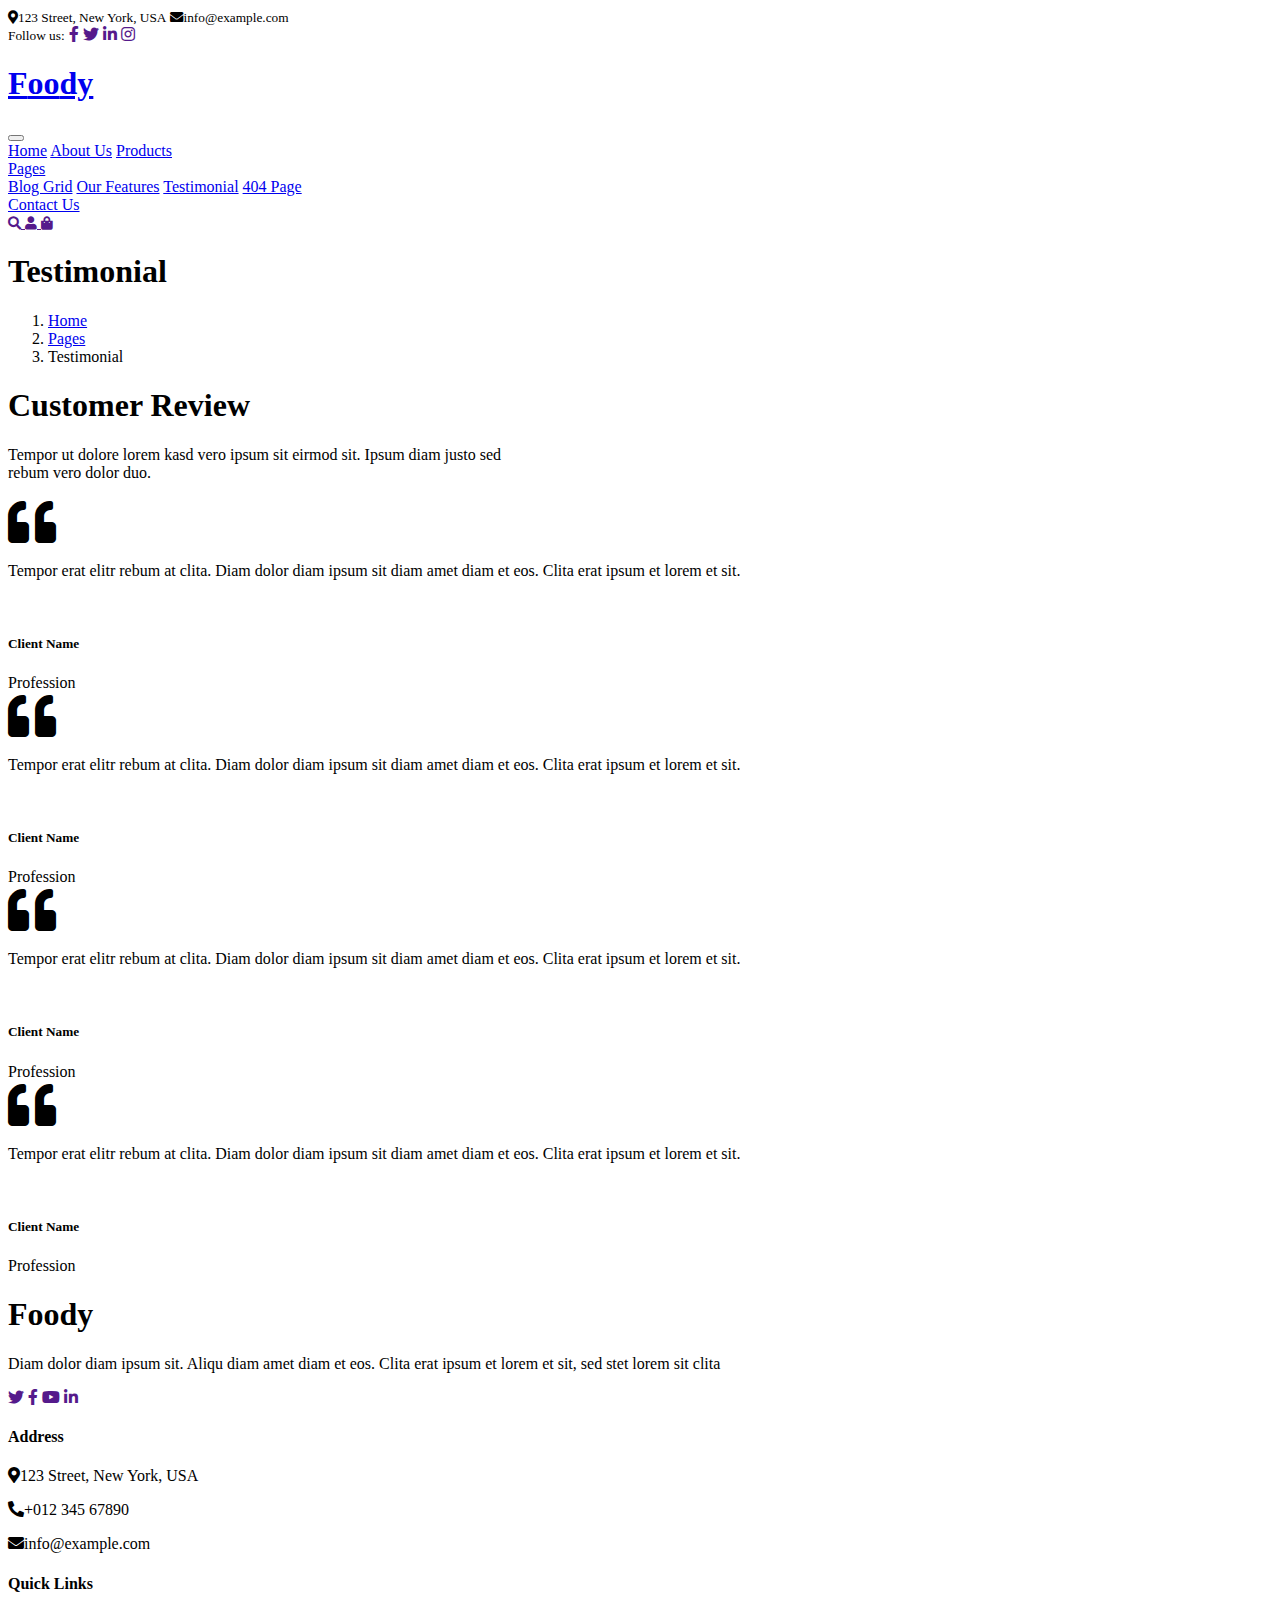
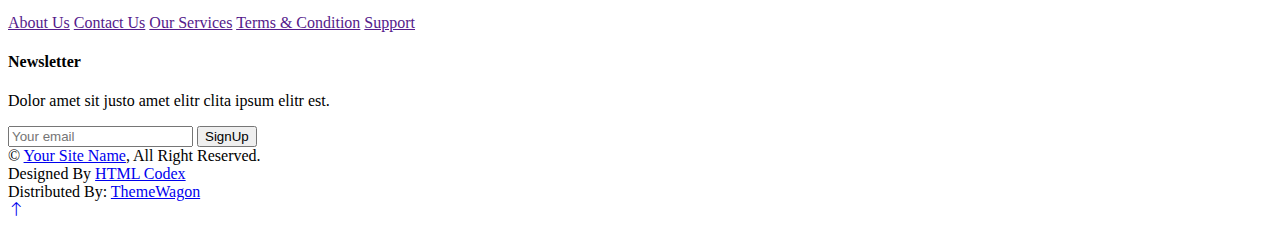
==== testimonial.html @ a462fe24 "Add files via upload" ====
<!DOCTYPE html>
<html lang="en">

<head>
    <meta charset="utf-8">
    <title>Foody - Organic Food Website Template</title>
    <meta content="width=device-width, initial-scale=1.0" name="viewport">
    <meta content="" name="keywords">
    <meta content="" name="description">

    <!-- Favicon -->
    <link href="img/favicon.ico" rel="icon">

    <!-- Google Web Fonts -->
    <link rel="preconnect" href="https://fonts.googleapis.com">
    <link rel="preconnect" href="https://fonts.gstatic.com" crossorigin>
    <link href="https://fonts.googleapis.com/css2?family=Open+Sans:wght@400;500&family=Lora:wght@600;700&display=swap" rel="stylesheet"> 

    <!-- Icon Font Stylesheet -->
    <link href="https://cdnjs.cloudflare.com/ajax/libs/font-awesome/5.10.0/css/all.min.css" rel="stylesheet">
    <link href="https://cdn.jsdelivr.net/npm/bootstrap-icons@1.4.1/font/bootstrap-icons.css" rel="stylesheet">

    <!-- Libraries Stylesheet -->
    <link href="lib/animate/animate.min.css" rel="stylesheet">
    <link href="lib/owlcarousel/assets/owl.carousel.min.css" rel="stylesheet">

    <!-- Customized Bootstrap Stylesheet -->
    <link href="css/bootstrap.min.css" rel="stylesheet">

    <!-- Template Stylesheet -->
    <link href="css/style.css" rel="stylesheet">
</head>

<body>
    <!-- Spinner Start -->
    <div id="spinner" class="show bg-white position-fixed translate-middle w-100 vh-100 top-50 start-50 d-flex align-items-center justify-content-center">
        <div class="spinner-border text-primary" role="status"></div>
    </div>
    <!-- Spinner End -->


    <!-- Navbar Start -->
    <div class="container-fluid fixed-top px-0 wow fadeIn" data-wow-delay="0.1s">
        <div class="top-bar row gx-0 align-items-center d-none d-lg-flex">
            <div class="col-lg-6 px-5 text-start">
                <small><i class="fa fa-map-marker-alt me-2"></i>123 Street, New York, USA</small>
                <small class="ms-4"><i class="fa fa-envelope me-2"></i>info@example.com</small>
            </div>
            <div class="col-lg-6 px-5 text-end">
                <small>Follow us:</small>
                <a class="text-body ms-3" href=""><i class="fab fa-facebook-f"></i></a>
                <a class="text-body ms-3" href=""><i class="fab fa-twitter"></i></a>
                <a class="text-body ms-3" href=""><i class="fab fa-linkedin-in"></i></a>
                <a class="text-body ms-3" href=""><i class="fab fa-instagram"></i></a>
            </div>
        </div>

        <nav class="navbar navbar-expand-lg navbar-light py-lg-0 px-lg-5 wow fadeIn" data-wow-delay="0.1s">
            <a href="index.php" class="navbar-brand ms-4 ms-lg-0">
                <h1 class="fw-bold text-primary m-0">F<span class="text-secondary">oo</span>dy</h1>
            </a>
            <button type="button" class="navbar-toggler me-4" data-bs-toggle="collapse" data-bs-target="#navbarCollapse">
                <span class="navbar-toggler-icon"></span>
            </button>
            <div class="collapse navbar-collapse" id="navbarCollapse">
                <div class="navbar-nav ms-auto p-4 p-lg-0">
                    <a href="index.php" class="nav-item nav-link">Home</a>
                    <a href="about.html" class="nav-item nav-link">About Us</a>
                    <a href="product.html" class="nav-item nav-link">Products</a>
                    <div class="nav-item dropdown">
                        <a href="#" class="nav-link dropdown-toggle active" data-bs-toggle="dropdown">Pages</a>
                        <div class="dropdown-menu m-0">
                            <a href="blog.html" class="dropdown-item">Blog Grid</a>
                            <a href="feature.html" class="dropdown-item">Our Features</a>
                            <a href="testimonial.html" class="dropdown-item active">Testimonial</a>
                            <a href="404.html" class="dropdown-item">404 Page</a>
                        </div>
                    </div>
                    <a href="contact.html" class="nav-item nav-link">Contact Us</a>
                </div>
                <div class="d-none d-lg-flex ms-2">
                    <a class="btn-sm-square bg-white rounded-circle ms-3" href="">
                        <small class="fa fa-search text-body"></small>
                    </a>
                    <a class="btn-sm-square bg-white rounded-circle ms-3" href="">
                        <small class="fa fa-user text-body"></small>
                    </a>
                    <a class="btn-sm-square bg-white rounded-circle ms-3" href="">
                        <small class="fa fa-shopping-bag text-body"></small>
                    </a>
                </div>
            </div>
        </nav>
    </div>
    <!-- Navbar End -->


    <!-- Page Header Start -->
    <div class="container-fluid page-header wow fadeIn" data-wow-delay="0.1s">
        <div class="container">
            <h1 class="display-3 mb-3 animated slideInDown">Testimonial</h1>
            <nav aria-label="breadcrumb animated slideInDown">
                <ol class="breadcrumb mb-0">
                    <li class="breadcrumb-item"><a class="text-body" href="#">Home</a></li>
                    <li class="breadcrumb-item"><a class="text-body" href="#">Pages</a></li>
                    <li class="breadcrumb-item text-dark active" aria-current="page">Testimonial</li>
                </ol>
            </nav>
        </div>
    </div>
    <!-- Page Header End -->


    <!-- Testimonial Start -->
    <div class="container-fluid bg-light bg-icon py-6">
        <div class="container">
            <div class="section-header text-center mx-auto mb-5 wow fadeInUp" data-wow-delay="0.1s" style="max-width: 500px;">
                <h1 class="display-5 mb-3">Customer Review</h1>
                <p>Tempor ut dolore lorem kasd vero ipsum sit eirmod sit. Ipsum diam justo sed rebum vero dolor duo.</p>
            </div>
            <div class="owl-carousel testimonial-carousel wow fadeInUp" data-wow-delay="0.1s">
                <div class="testimonial-item position-relative bg-white p-5 mt-4">
                    <i class="fa fa-quote-left fa-3x text-primary position-absolute top-0 start-0 mt-n4 ms-5"></i>
                    <p class="mb-4">Tempor erat elitr rebum at clita. Diam dolor diam ipsum sit diam amet diam et eos. Clita erat ipsum et lorem et sit.</p>
                    <div class="d-flex align-items-center">
                        <img class="flex-shrink-0 rounded-circle" src="img/testimonial-1.jpg" alt="">
                        <div class="ms-3">
                            <h5 class="mb-1">Client Name</h5>
                            <span>Profession</span>
                        </div>
                    </div>
                </div>
                <div class="testimonial-item position-relative bg-white p-5 mt-4">
                    <i class="fa fa-quote-left fa-3x text-primary position-absolute top-0 start-0 mt-n4 ms-5"></i>
                    <p class="mb-4">Tempor erat elitr rebum at clita. Diam dolor diam ipsum sit diam amet diam et eos. Clita erat ipsum et lorem et sit.</p>
                    <div class="d-flex align-items-center">
                        <img class="flex-shrink-0 rounded-circle" src="img/testimonial-2.jpg" alt="">
                        <div class="ms-3">
                            <h5 class="mb-1">Client Name</h5>
                            <span>Profession</span>
                        </div>
                    </div>
                </div>
                <div class="testimonial-item position-relative bg-white p-5 mt-4">
                    <i class="fa fa-quote-left fa-3x text-primary position-absolute top-0 start-0 mt-n4 ms-5"></i>
                    <p class="mb-4">Tempor erat elitr rebum at clita. Diam dolor diam ipsum sit diam amet diam et eos. Clita erat ipsum et lorem et sit.</p>
                    <div class="d-flex align-items-center">
                        <img class="flex-shrink-0 rounded-circle" src="img/testimonial-3.jpg" alt="">
                        <div class="ms-3">
                            <h5 class="mb-1">Client Name</h5>
                            <span>Profession</span>
                        </div>
                    </div>
                </div>
                <div class="testimonial-item position-relative bg-white p-5 mt-4">
                    <i class="fa fa-quote-left fa-3x text-primary position-absolute top-0 start-0 mt-n4 ms-5"></i>
                    <p class="mb-4">Tempor erat elitr rebum at clita. Diam dolor diam ipsum sit diam amet diam et eos. Clita erat ipsum et lorem et sit.</p>
                    <div class="d-flex align-items-center">
                        <img class="flex-shrink-0 rounded-circle" src="img/testimonial-4.jpg" alt="">
                        <div class="ms-3">
                            <h5 class="mb-1">Client Name</h5>
                            <span>Profession</span>
                        </div>
                    </div>
                </div>
            </div>
        </div>
    </div>
    <!-- Testimonial End -->


    <!-- Footer Start -->
    <div class="container-fluid bg-dark footer pt-5 wow fadeIn" data-wow-delay="0.1s">
        <div class="container py-5">
            <div class="row g-5">
                <div class="col-lg-3 col-md-6">
                    <h1 class="fw-bold text-primary mb-4">F<span class="text-secondary">oo</span>dy</h1>
                    <p>Diam dolor diam ipsum sit. Aliqu diam amet diam et eos. Clita erat ipsum et lorem et sit, sed stet lorem sit clita</p>
                    <div class="d-flex pt-2">
                        <a class="btn btn-square btn-outline-light rounded-circle me-1" href=""><i class="fab fa-twitter"></i></a>
                        <a class="btn btn-square btn-outline-light rounded-circle me-1" href=""><i class="fab fa-facebook-f"></i></a>
                        <a class="btn btn-square btn-outline-light rounded-circle me-1" href=""><i class="fab fa-youtube"></i></a>
                        <a class="btn btn-square btn-outline-light rounded-circle me-0" href=""><i class="fab fa-linkedin-in"></i></a>
                    </div>
                </div>
                <div class="col-lg-3 col-md-6">
                    <h4 class="text-light mb-4">Address</h4>
                    <p><i class="fa fa-map-marker-alt me-3"></i>123 Street, New York, USA</p>
                    <p><i class="fa fa-phone-alt me-3"></i>+012 345 67890</p>
                    <p><i class="fa fa-envelope me-3"></i>info@example.com</p>
                </div>
                <div class="col-lg-3 col-md-6">
                    <h4 class="text-light mb-4">Quick Links</h4>
                    <a class="btn btn-link" href="">About Us</a>
                    <a class="btn btn-link" href="">Contact Us</a>
                    <a class="btn btn-link" href="">Our Services</a>
                    <a class="btn btn-link" href="">Terms & Condition</a>
                    <a class="btn btn-link" href="">Support</a>
                </div>
                <div class="col-lg-3 col-md-6">
                    <h4 class="text-light mb-4">Newsletter</h4>
                    <p>Dolor amet sit justo amet elitr clita ipsum elitr est.</p>
                    <div class="position-relative mx-auto" style="max-width: 400px;">
                        <input class="form-control bg-transparent w-100 py-3 ps-4 pe-5" type="text" placeholder="Your email">
                        <button type="button" class="btn btn-primary py-2 position-absolute top-0 end-0 mt-2 me-2">SignUp</button>
                    </div>
                </div>
            </div>
        </div>
        <div class="container-fluid copyright">
            <div class="container">
                <div class="row">
                    <div class="col-md-6 text-center text-md-start mb-3 mb-md-0">
                        &copy; <a href="#">Your Site Name</a>, All Right Reserved.
                    </div>
                    <div class="col-md-6 text-center text-md-end">
                        <!--/*** This template is free as long as you keep the footer author’s credit link/attribution link/backlink. If you'd like to use the template without the footer author’s credit link/attribution link/backlink, you can purchase the Credit Removal License from "https://htmlcodex.com/credit-removal". Thank you for your support. ***/-->
                        Designed By <a href="https://htmlcodex.com">HTML Codex</a>
                        <br>Distributed By: <a href="https://themewagon.com" target="_blank">ThemeWagon</a>
                    </div>
                </div>
            </div>
        </div>
    </div>
    <!-- Footer End -->


    <!-- Back to Top -->
    <a href="#" class="btn btn-lg btn-primary btn-lg-square rounded-circle back-to-top"><i class="bi bi-arrow-up"></i></a>


    <!-- JavaScript Libraries -->
    <script src="https://code.jquery.com/jquery-3.4.1.min.js"></script>
    <script src="https://cdn.jsdelivr.net/npm/bootstrap@5.0.0/dist/js/bootstrap.bundle.min.js"></script>
    <script src="lib/wow/wow.min.js"></script>
    <script src="lib/easing/easing.min.js"></script>
    <script src="lib/waypoints/waypoints.min.js"></script>
    <script src="lib/owlcarousel/owl.carousel.min.js"></script>

    <!-- Template Javascript -->
    <script src="js/main.js"></script>
</body>

</html>
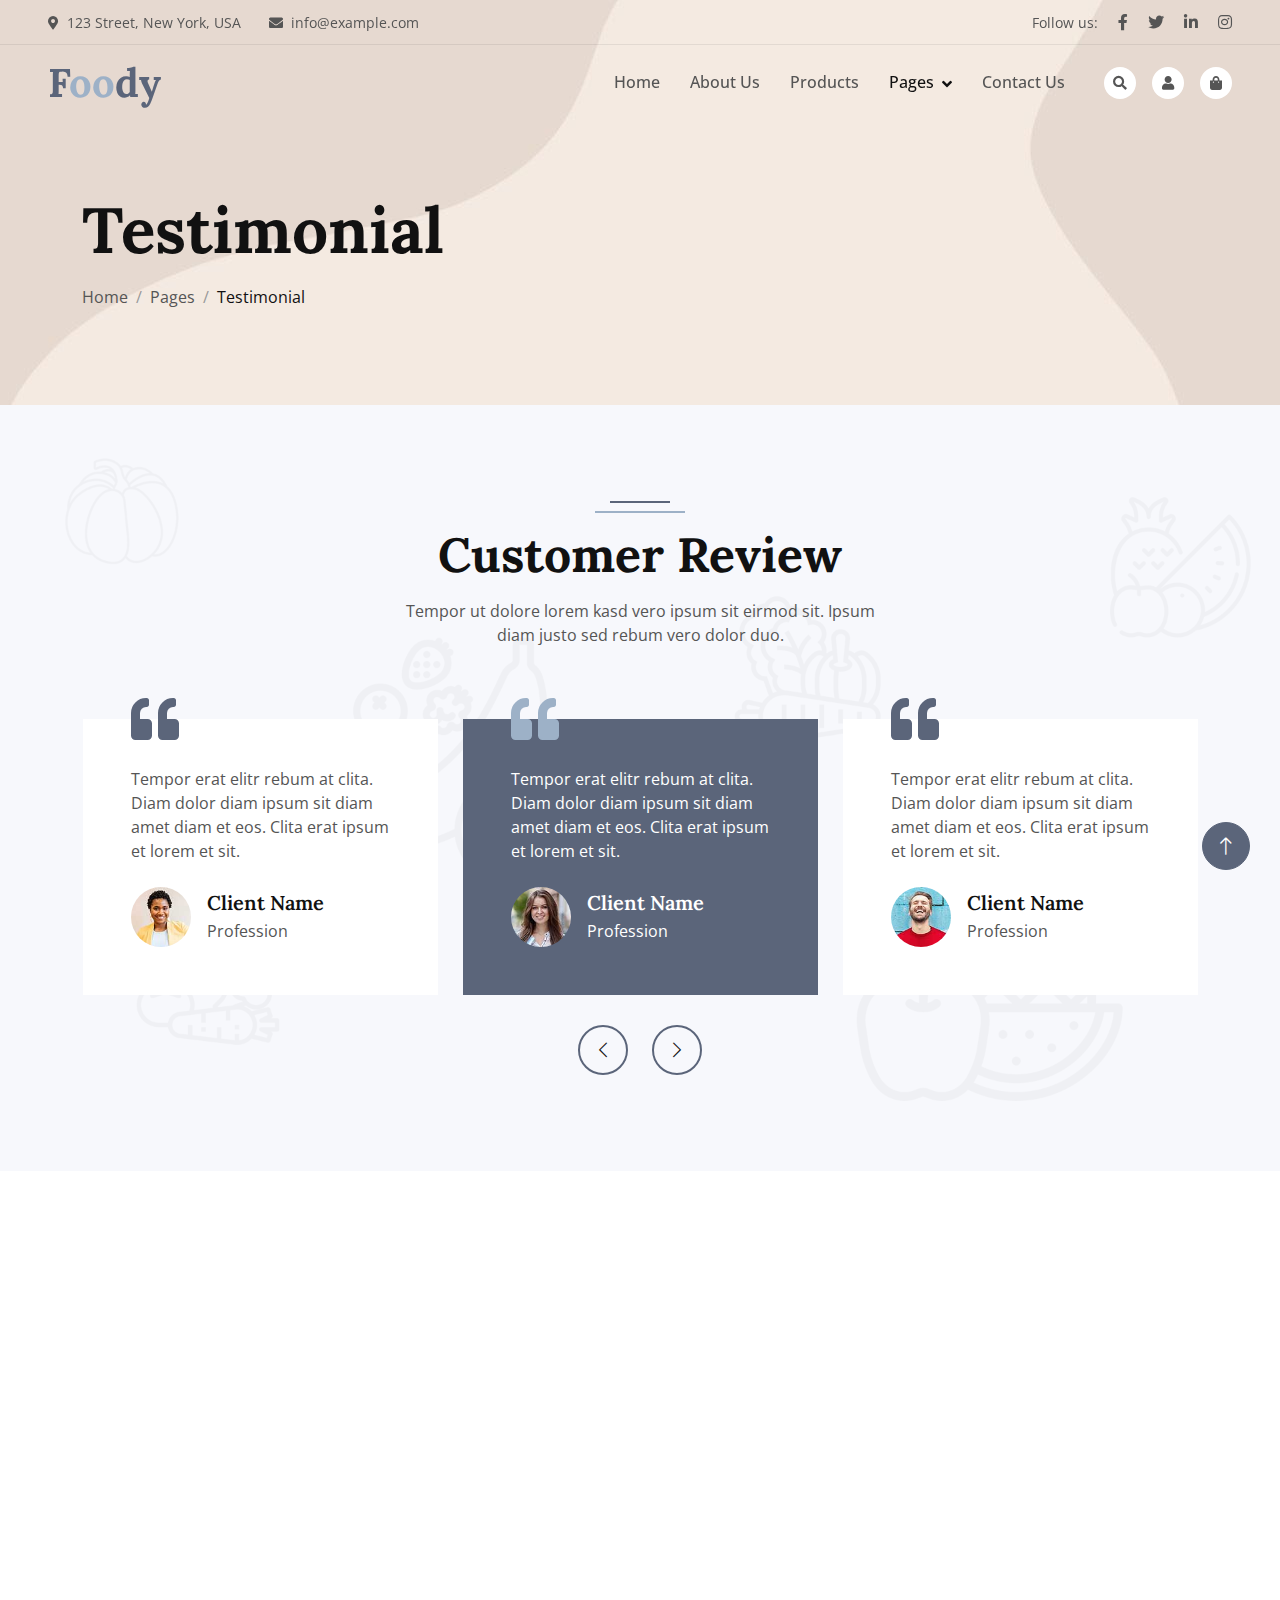
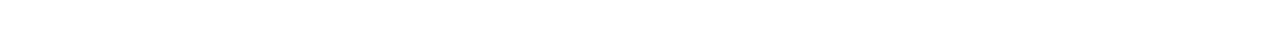
==== commit 7aac1bcf: "0512" ====
--- a/testimonial.html
+++ b/testimonial.html
@@ -3,7 +3,7 @@
 
 <head>
     <meta charset="utf-8">
-    <title>Foody - Organic Food Website Template</title>
+    <title>輔大活動報名系統</title>
     <meta content="width=device-width, initial-scale=1.0" name="viewport">
     <meta content="" name="keywords">
     <meta content="" name="description">
--- a/css/style.css
+++ b/css/style.css
@@ -0,0 +1,424 @@
+/********** Template CSS **********/
+:root {
+    --primary: #5b657a;
+    --secondary: #9db1c7;
+    --light: #F7F8FC;
+    --dark: #111111;
+}
+
+.back-to-top {
+    position: fixed;
+    display: none;
+    right: 30px;
+    bottom: 30px;
+    z-index: 99;
+}
+
+.my-6 {
+    margin-top: 6rem;
+    margin-bottom: 6rem;
+}
+
+.py-6 {
+    padding-top: 6rem;
+    padding-bottom: 6rem;
+}
+
+.bg-icon {
+    background: url(../img/bg-icon.png) center center repeat;
+    background-size: contain;
+}
+
+
+/*** Spinner ***/
+#spinner {
+    opacity: 0;
+    visibility: hidden;
+    transition: opacity .5s ease-out, visibility 0s linear .5s;
+    z-index: 99999;
+}
+
+#spinner.show {
+    transition: opacity .5s ease-out, visibility 0s linear 0s;
+    visibility: visible;
+    opacity: 1;
+}
+
+
+/*** Button ***/
+.btn {
+    font-weight: 500;
+    transition: .5s;
+}
+
+.btn.btn-primary,
+.btn.btn-secondary,
+.btn.btn-outline-primary:hover,
+.btn.btn-outline-secondary:hover {
+    color: #FFFFFF;
+}
+
+.btn-square {
+    width: 38px;
+    height: 38px;
+}
+
+.btn-sm-square {
+    width: 32px;
+    height: 32px;
+}
+
+.btn-lg-square {
+    width: 48px;
+    height: 48px;
+}
+
+.btn-square,
+.btn-sm-square,
+.btn-lg-square {
+    padding: 0;
+    display: flex;
+    align-items: center;
+    justify-content: center;
+    font-weight: normal;
+}
+
+
+/*** Navbar ***/
+.fixed-top {
+    transition: .5s;
+}
+
+.top-bar {
+    height: 45px;
+    border-bottom: 1px solid rgba(0, 0, 0, .07);
+}
+
+.navbar .dropdown-toggle::after {
+    border: none;
+    content: "\f107";
+    font-family: "Font Awesome 5 Free";
+    font-weight: 900;
+    vertical-align: middle;
+    margin-left: 8px;
+}
+
+.navbar .navbar-nav .nav-link {
+    padding: 25px 15px;
+    color: #555555;
+    font-weight: 500;
+    outline: none;
+}
+
+.navbar .navbar-nav .nav-link:hover,
+.navbar .navbar-nav .nav-link.active {
+    color: var(--dark);
+}
+
+@media (max-width: 991.98px) {
+    .navbar .navbar-nav {
+        margin-top: 10px;
+        border-top: 1px solid rgba(0, 0, 0, .07);
+        background: #FFFFFF;
+    }
+
+    .navbar .navbar-nav .nav-link {
+        padding: 10px 0;
+    }
+}
+
+@media (min-width: 992px) {
+    .navbar .nav-item .dropdown-menu {
+        display: block;
+        visibility: hidden;
+        top: 100%;
+        transform: rotateX(-75deg);
+        transform-origin: 0% 0%;
+        transition: .5s;
+        opacity: 0;
+    }
+
+    .navbar .nav-item:hover .dropdown-menu {
+        transform: rotateX(0deg);
+        visibility: visible;
+        transition: .5s;
+        opacity: 1;
+    }
+}
+
+
+/*** Header ***/
+.carousel-caption {
+    top: 0;
+    left: 0;
+    right: 0;
+    bottom: 0;
+    display: flex;
+    align-items: center;
+    justify-content: center;
+    text-align: start;
+    z-index: 1;
+}
+
+.carousel-control-prev,
+.carousel-control-next {
+    width: 15%;
+}
+
+.carousel-control-prev-icon,
+.carousel-control-next-icon {
+    width: 3rem;
+    height: 3rem;
+    background-color: var(--primary);
+    border: 10px solid var(--primary);
+    border-radius: 3rem;
+}
+
+@media (max-width: 768px) {
+    #header-carousel .carousel-item {
+        position: relative;
+        min-height: 450px;
+    }
+    
+    #header-carousel .carousel-item img {
+        position: absolute;
+        width: 100%;
+        height: 100%;
+        object-fit: cover;
+    }
+}
+
+.page-header {
+    padding-top: 12rem;
+    padding-bottom: 6rem;
+    background:url(.././img/back2.jpg) top right no-repeat;
+    background-size: cover;
+}
+
+.breadcrumb-item+.breadcrumb-item::before {
+    color: #999999;
+}
+
+
+/*** Section Header ***/
+.section-header {
+    position: relative;
+    padding-top: 25px;
+}
+
+.section-header::before {
+    position: absolute;
+    content: "";
+    width: 60px;
+    height: 2px;
+    top: 0;
+    left: 50%;
+    transform: translateX(-50%);
+    background: var(--primary);
+}
+
+.section-header::after {
+    position: absolute;
+    content: "";
+    width: 90px;
+    height: 2px;
+    top: 10px;
+    left: 50%;
+    transform: translateX(-50%);
+    background: var(--secondary);
+}
+
+.section-header.text-start::before,
+.section-header.text-start::after {
+    left: 0;
+    transform: translateX(0);
+}
+
+
+
+/*** About ***/
+.about-img img {
+    position: relative;
+    z-index: 2;
+}
+
+.about-img::before {
+    position: absolute;
+    content: "";
+    top: 0;
+    left: -50%;
+    width: 100%;
+    height: 100%;
+    background-image: -webkit-repeating-radial-gradient(#FFFFFF, #EEEEEE 5px, transparent 5px, transparent 10px);
+    background-image: -moz-repeating-radial-gradient(#FFFFFF, #EEEEEE 5px, transparent 5px, transparent 10px);
+    background-image: -ms-repeating-radial-gradient(#FFFFFF, #EEEEEE 5px, transparent 5px, transparent 10px);
+    background-image: -o-repeating-radial-gradient(#FFFFFF, #EEEEEE 5px, transparent 5px, transparent 10px);
+    background-image: repeating-radial-gradient(#FFFFFF, #EEEEEE 5px, transparent 5px, transparent 10px);
+    background-size: 20px 20px;
+    transform: skew(20deg);
+    z-index: 1;
+}
+
+
+/*** Product ***/
+.nav-pills .nav-item .btn {
+    color: var(--dark);
+}
+
+.nav-pills .nav-item .btn:hover,
+.nav-pills .nav-item .btn.active {
+    color: #FFFFFF;
+}
+
+.product-item {
+    box-shadow: 0 0 45px rgba(0, 0, 0, .07);
+}
+
+.product-item img {
+    transition: .5s;
+}
+
+.product-item:hover img {
+    transform: scale(1.1);
+}
+
+.product-item small a:hover {
+    color: var(--primary) !important;
+}
+
+
+/*** Testimonial ***/
+.testimonial-carousel .owl-item .testimonial-item img {
+    width: 60px;
+    height: 60px;
+}
+
+.testimonial-carousel .owl-item .testimonial-item,
+.testimonial-carousel .owl-item .testimonial-item * {
+    transition: .5s;
+}
+
+.testimonial-carousel .owl-item.center .testimonial-item {
+    background: var(--primary) !important;
+}
+
+.testimonial-carousel .owl-item.center .testimonial-item * {
+    color: #FFFFFF !important;
+}
+
+.testimonial-carousel .owl-item.center .testimonial-item i {
+    color: var(--secondary) !important;
+}
+
+.testimonial-carousel .owl-nav {
+    margin-top: 30px;
+    display: flex;
+    justify-content: center;
+}
+
+.testimonial-carousel .owl-nav .owl-prev,
+.testimonial-carousel .owl-nav .owl-next {
+    margin: 0 12px;
+    width: 50px;
+    height: 50px;
+    display: flex;
+    align-items: center;
+    justify-content: center;
+    color: var(--dark);
+    border: 2px solid var(--primary);
+    border-radius: 50px;
+    font-size: 18px;
+    transition: .5s;
+}
+
+.testimonial-carousel .owl-nav .owl-prev:hover,
+.testimonial-carousel .owl-nav .owl-next:hover {
+    color: #FFFFFF;
+    background: var(--primary);
+}
+
+
+/*** Footer ***/
+.footer {
+    color: #999999;
+}
+
+.footer .btn.btn-link {
+    display: block;
+    margin-bottom: 5px;
+    padding: 0;
+    text-align: left;
+    color: #999999;
+    font-weight: normal;
+    text-transform: capitalize;
+    transition: .3s;
+}
+
+.footer .btn.btn-link::before {
+    position: relative;
+    content: "\f105";
+    font-family: "Font Awesome 5 Free";
+    font-weight: 900;
+    color: #999999;
+    margin-right: 10px;
+}
+
+.footer .btn.btn-link:hover {
+    color: var(--light);
+    letter-spacing: 1px;
+    box-shadow: none;
+}
+
+.footer .copyright {
+    padding: 25px 0;
+    font-size: 15px;
+    border-top: 1px solid rgba(256, 256, 256, .1);
+}
+
+.footer .copyright a {
+    color: var(--light);
+}
+
+.footer .copyright a:hover {
+    color: var(--primary);
+}
+input[type="checkbox"] {
+    transform: scale(1.5);
+  }
+  .form-floating input[type="checkbox"] {
+    margin-right: 10px;
+}
+.form-floating label[for="ability"] {
+    font-size: 20px;
+}
+#myPopup {
+    display: none;
+    position: fixed;
+    top: 50%;
+    width: 700px;
+    height: 500px;
+    left: 50%;
+    transform: translate(-50%, -50%);
+    background-color: #ffffff;
+    padding: 20px;
+    border: 1px solid #698cff;
+    box-shadow: 0 0 10px rgba(0,0,0,0.5);
+    overflow: auto;
+    z-index: 9999;
+}
+.popup-content {
+    max-width: center;
+    text-align: center;
+  }
+.nav-search form input[type="date"] {
+    width: 400px;
+    border-radius: 10px;
+    border:ridge;
+}
+.nav-search form input[type="text"] {
+    width: 400px;
+    border-radius: 10px;
+    border:ridge;
+}
+  
+ 